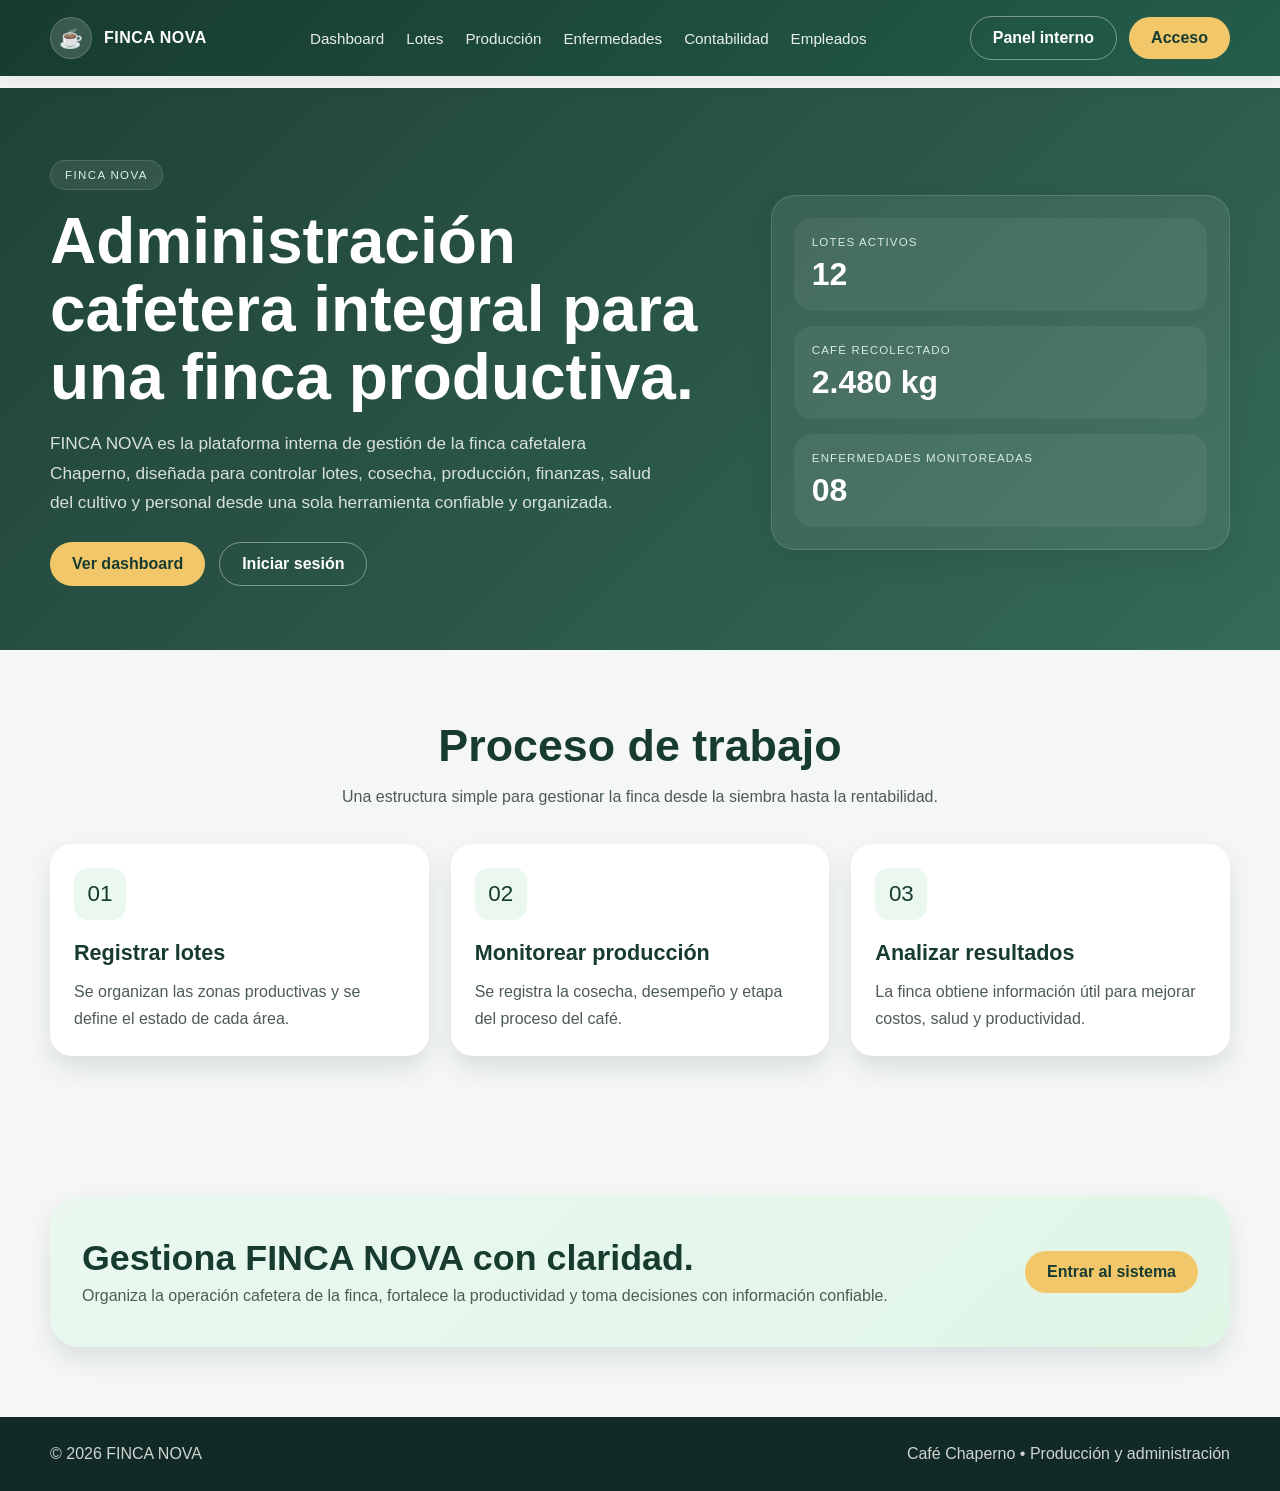
==== index.html @ 5b94bb33 "Finca Nova" ====
<!DOCTYPE html>
<html lang="es">
  <head>
    <meta charset="UTF-8" />
    <meta name="viewport" content="width=device-width, initial-scale=1.0" />
    <title>FINCA NOVA | Gestión cafetera</title>
    <link rel="stylesheet" href="assets/css/base.css" />
    <link rel="stylesheet" href="assets/css/home.css" />
  </head>
  <body>
    <header>
      <div class="container nav">
        <div class="brand">
          <div class="brand-mark">☕</div>
          <span>FINCA NOVA</span>
        </div>

        <nav class="nav-links" aria-label="Navegación principal">
          <a href="views/dashboard.html">Dashboard</a>
          <a href="views/lotes.html">Lotes</a>
          <a href="views/produccion.html">Producción</a>
          <a href="views/enfermedades.html">Enfermedades</a>
          <a href="views/contabilidad.html">Contabilidad</a>
          <a href="views/empleados.html">Empleados</a>
        </nav>

        <div class="nav-actions">
          <a href="views/dashboard.html" class="btn btn-secondary">Panel interno</a>
          <a href="login.html" class="btn btn-primary">Acceso</a>
        </div>
      </div>
    </header>

    <main>
      <section class="hero" id="inicio">
        <div class="container hero-wrap">
          <div>
            <span class="eyebrow">FINCA NOVA</span>
            <h1>Administración cafetera integral para una finca productiva.</h1>
            <p>
              FINCA NOVA es la plataforma interna de gestión de la finca cafetalera Chaperno,
              diseñada para controlar lotes, cosecha, producción, finanzas, salud del cultivo y personal
              desde una sola herramienta confiable y organizada.
            </p>
            <div class="hero-actions">
              <a href="views/dashboard.html" class="btn btn-primary">Ver dashboard</a>
              <a href="login.html" class="btn btn-secondary">Iniciar sesión</a>
            </div>
          </div>

          <div class="hero-panel" aria-label="Resumen de finca">
            <div class="hero-card">
              <span class="mini-label">Lotes activos</span>
              <div class="big-number">12</div>
            </div>

            <div class="hero-card">
              <span class="mini-label">Café recolectado</span>
              <div class="big-number">2.480 kg</div>
            </div>

            <div class="hero-card">
              <span class="mini-label">Enfermedades monitoreadas</span>
              <div class="big-number">08</div>
            </div>
          </div>
        </div>
      </section>

      <section class="section" id="proceso">
        <div class="container">
          <div class="section-header">
            <h2>Proceso de trabajo</h2>
            <p>Una estructura simple para gestionar la finca desde la siembra hasta la rentabilidad.</p>
          </div>

          <div class="process-grid">
            <article class="process-card">
              <div class="feature-icon">01</div>
              <h3>Registrar lotes</h3>
              <p>Se organizan las zonas productivas y se define el estado de cada área.</p>
            </article>

            <article class="process-card">
              <div class="feature-icon">02</div>
              <h3>Monitorear producción</h3>
              <p>Se registra la cosecha, desempeño y etapa del proceso del café.</p>
            </article>

            <article class="process-card">
              <div class="feature-icon">03</div>
              <h3>Analizar resultados</h3>
              <p>La finca obtiene información útil para mejorar costos, salud y productividad.</p>
            </article>
          </div>
        </div>
      </section>

      <section class="section">
        <div class="container">
          <div class="cta">
            <div>
              <h3>Gestiona FINCA NOVA con claridad.</h3>
              <p>Organiza la operación cafetera de la finca, fortalece la productividad y toma decisiones con información confiable.</p>
            </div>
            <a href="views/dashboard.html" class="btn btn-primary">Entrar al sistema</a>
          </div>
        </div>
      </section>
    </main>

    <footer>
      <div class="container footer-wrap">
        <div>© 2026 FINCA NOVA</div>
        <div>Café Chaperno • Producción y administración</div>
      </div>
    </footer>
  </body>
</html>
---- assets/css/base.css ----
:root {
  --verde-oscuro: #173b2f;
  --verde-principal: #245d4c;
  --verde-claro: #6fbf8f;
  --verde-suave: #eaf8f0;
  --marron: #6b4f3a;
  --amarillo: #f1c76a;
  --blanco: #ffffff;
  --gris-fondo: #f5f7f6;
  --gris-texto: #4d5b56;
  --linea: #dfe9e4;
  --sombra: 0 12px 25px rgba(23, 59, 47, 0.12);
}

* {
  box-sizing: border-box;
}

html {
  scroll-behavior: smooth;
}

body {
  margin: 0;
  font-family: Arial, Helvetica, sans-serif;
  background: var(--gris-fondo);
  color: var(--verde-oscuro);
}

a {
  text-decoration: none;
  color: inherit;
}

img {
  max-width: 100%;
  display: block;
}

.container {
  width: min(1180px, calc(100% - 24px));
  margin: 0 auto;
}

.btn {
  display: inline-flex;
  align-items: center;
  justify-content: center;
  border: none;
  border-radius: 999px;
  padding: 12px 22px;
  font-weight: 700;
  cursor: pointer;
  transition: 0.25s ease;
}

.btn-primary {
  background: var(--amarillo);
  color: var(--verde-oscuro);
}

.btn-primary:hover {
  transform: translateY(-1px);
  box-shadow: 0 8px 18px rgba(241, 199, 106, 0.35);
}

.btn-secondary {
  background: transparent;
  border: 1px solid rgba(255, 255, 255, 0.4);
  color: var(--blanco);
}

button,
input,
select {
  font: inherit;
}
---- assets/css/home.css ----
header {
  background: linear-gradient(135deg, var(--verde-oscuro), var(--verde-principal));
  color: var(--blanco);
  position: fixed;
  top: 0;
  left: 0;
  right: 0;
  z-index: 20;
  box-shadow: 0 4px 20px rgba(0, 0, 0, 0.08);
}

body {
  padding-top: 88px;
}

.nav {
  display: flex;
  align-items: center;
  justify-content: space-between;
  gap: 16px;
  padding: 16px 0;
}

.brand {
  display: flex;
  align-items: center;
  gap: 12px;
  font-weight: 700;
  letter-spacing: 0.5px;
}

.brand-mark {
  width: 42px;
  height: 42px;
  border-radius: 50%;
  background: rgba(255, 255, 255, 0.15);
  display: grid;
  place-items: center;
  font-size: 1.2rem;
  border: 1px solid rgba(255, 255, 255, 0.2);
}

.nav-links {
  display: flex;
  gap: 22px;
  align-items: center;
  font-size: 0.95rem;
}

.nav-links a {
  opacity: 0.9;
}

.nav-links a:hover {
  opacity: 1;
}

.nav-actions {
  display: flex;
  gap: 12px;
  align-items: center;
}

.hero {
  background: linear-gradient(135deg, rgba(23, 59, 47, 0.96), rgba(36, 93, 76, 0.92));
  color: var(--blanco);
  padding: 72px 0 64px;
}

.hero-wrap {
  display: grid;
  grid-template-columns: 1.2fr 0.8fr;
  align-items: center;
  gap: 32px;
}

.eyebrow {
  display: inline-block;
  padding: 8px 14px;
  border-radius: 999px;
  font-size: 0.72rem;
  letter-spacing: 0.12em;
  text-transform: uppercase;
  background: rgba(255, 255, 255, 0.08);
  color: #d5f7e3;
  border: 1px solid rgba(255, 255, 255, 0.14);
}

h1 {
  font-size: clamp(2.2rem, 5vw, 4.2rem);
  line-height: 1.06;
  margin: 18px 0 18px;
}

.hero p {
  font-size: 1.08rem;
  line-height: 1.7;
  color: rgba(255, 255, 255, 0.82);
  max-width: 620px;
}

.hero-actions {
  display: flex;
  flex-wrap: wrap;
  gap: 14px;
  margin-top: 24px;
}

.hero-panel {
  background: rgba(255, 255, 255, 0.08);
  border: 1px solid rgba(255, 255, 255, 0.14);
  border-radius: 24px;
  padding: 22px;
  box-shadow: var(--sombra);
}

.hero-card {
  background: rgba(255, 255, 255, 0.06);
  border-radius: 18px;
  padding: 18px;
  margin-bottom: 15px;
}

.hero-card:last-child {
  margin-bottom: 0;
}

.mini-label {
  display: block;
  font-size: 0.72rem;
  letter-spacing: 0.1em;
  text-transform: uppercase;
  color: #d7ebdf;
  margin-bottom: 8px;
}

.big-number {
  font-size: 2rem;
  font-weight: 800;
}

.section {
  padding: 70px 0;
}

.section-header {
  text-align: center;
  margin-bottom: 34px;
}

.section-header h2 {
  margin: 0 0 12px;
  font-size: clamp(2rem, 4vw, 2.8rem);
}

.section-header p {
  margin: 0 auto;
  max-width: 700px;
  color: var(--gris-texto);
  line-height: 1.7;
}

.stats-grid,
.features-grid,
.process-grid {
  display: grid;
  gap: 22px;
}

.stats-grid {
  grid-template-columns: repeat(4, minmax(0, 1fr));
}

.stat-card,
.feature-card,
.process-card {
  background: var(--blanco);
  border-radius: 22px;
  padding: 24px;
  box-shadow: var(--sombra);
}

.stat-card {
  border-top: 4px solid var(--verde-principal);
}

.stat-icon,
.feature-icon {
  width: 52px;
  height: 52px;
  border-radius: 14px;
  display: grid;
  place-items: center;
  background: var(--verde-suave);
  font-size: 1.4rem;
  margin-bottom: 20px;
}

.stat-card h3 {
  margin: 0 0 10px;
  font-size: 2rem;
}

.stat-card p,
.feature-card p,
.process-card p {
  margin: 0;
  color: var(--gris-texto);
  line-height: 1.7;
}

.features-grid {
  grid-template-columns: repeat(3, minmax(0, 1fr));
}

.feature-card h3,
.process-card h3 {
  margin: 0 0 12px;
  font-size: 1.35rem;
}

.cta {
  background: linear-gradient(135deg, var(--verde-suave), #dff5e6);
  border-radius: 30px;
  padding: 42px 32px;
  display: flex;
  align-items: center;
  justify-content: space-between;
  gap: 20px;
  box-shadow: var(--sombra);
}

.cta h3 {
  margin: 0 0 8px;
  font-size: clamp(1.6rem, 2.8vw, 2.4rem);
}

.cta p {
  margin: 0;
  color: var(--gris-texto);
}

.process-grid {
  grid-template-columns: repeat(3, minmax(0, 1fr));
}

footer {
  background: #122a25;
  color: rgba(255, 255, 255, 0.8);
  padding: 28px 0;
}

.footer-wrap {
  display: flex;
  justify-content: space-between;
  align-items: center;
  gap: 12px;
  flex-wrap: wrap;
}

@media (max-width: 900px) {
  .hero-wrap,
  .stats-grid,
  .features-grid,
  .process-grid,
  .cta {
    grid-template-columns: 1fr;
    display: grid;
  }

  .nav {
    flex-wrap: wrap;
    justify-content: center;
  }

  .nav-links {
    width: 100%;
    justify-content: center;
    flex-wrap: wrap;
  }

  .cta {
    text-align: center;
    justify-content: center;
  }
}

@media (max-width: 560px) {
  .hero {
    padding-top: 52px;
  }

  .hero-actions,
  .nav-actions {
    width: 100%;
    justify-content: center;
  }

  .btn {
    width: 100%;
  }

  .nav-links {
    font-size: 0.85rem;
    gap: 12px;
  }
}
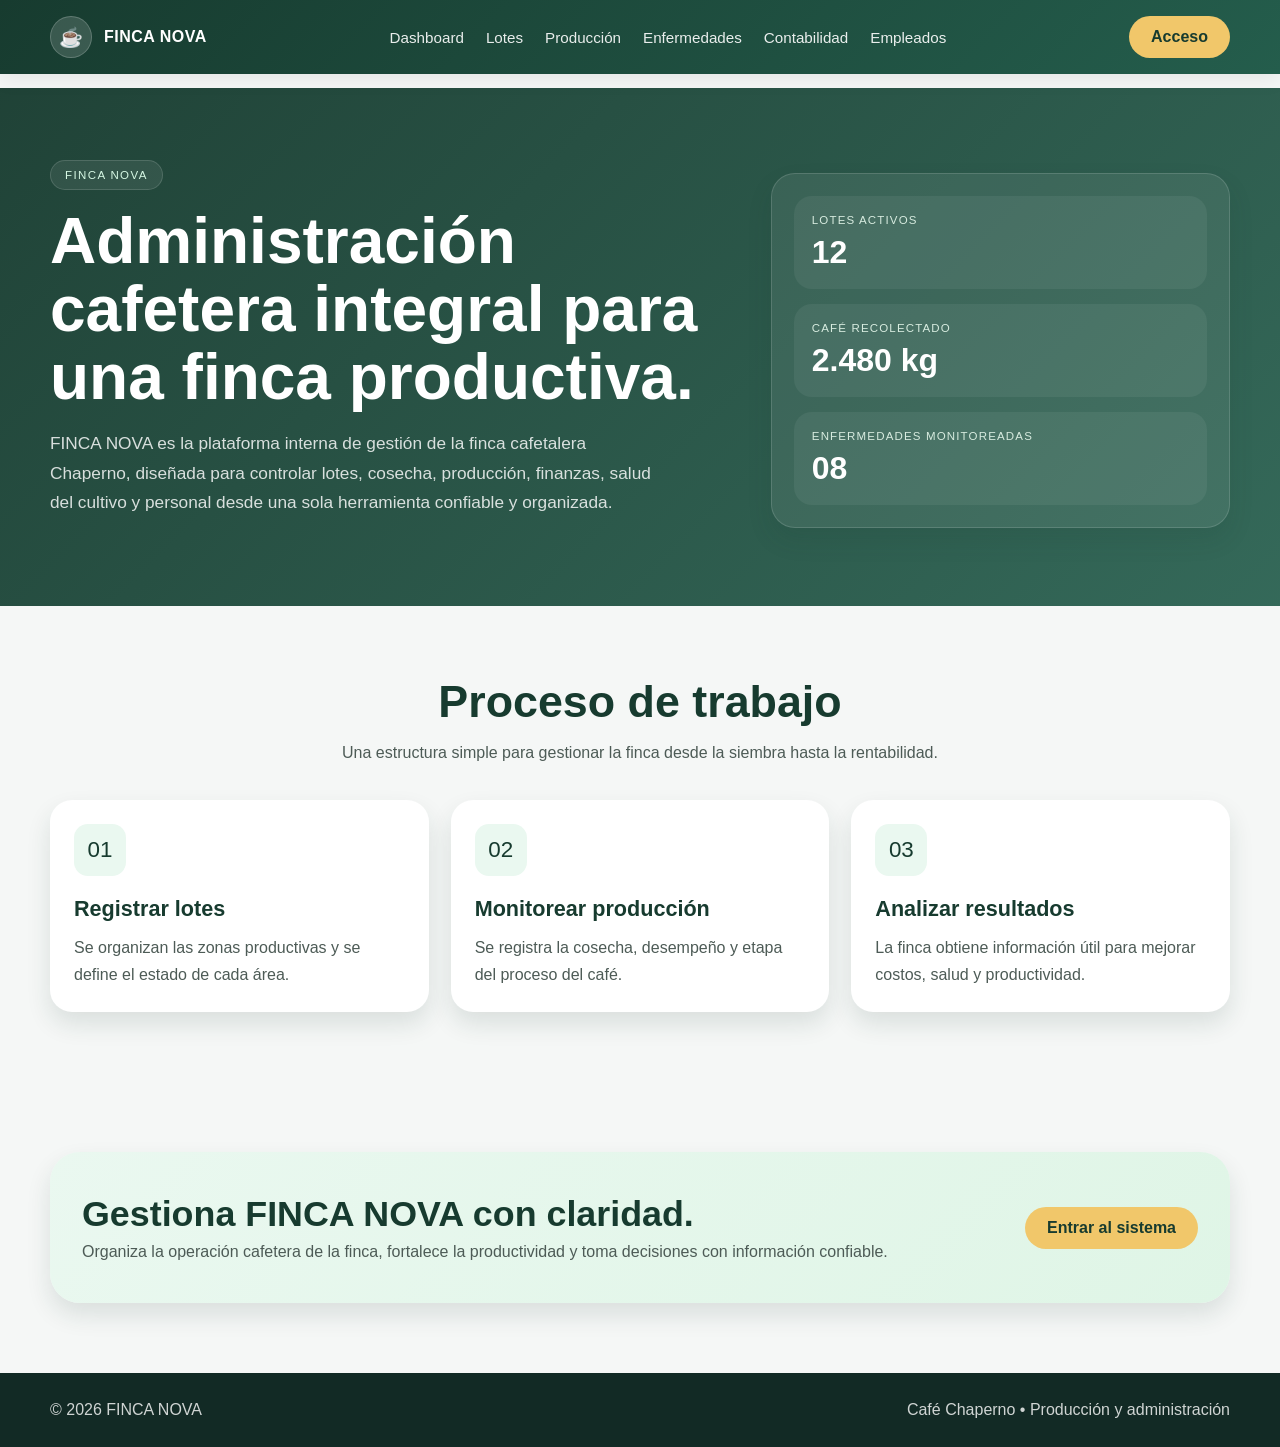
==== commit ceb6b6f8: "cambios de funcionalidad solo acceso modificado, queda pendiente redundancia del dashboard" ====
--- a/index.html
+++ b/index.html
@@ -25,7 +25,7 @@
         </nav>
 
         <div class="nav-actions">
-          <a href="views/dashboard.html" class="btn btn-secondary">Panel interno</a>
+
           <a href="login.html" class="btn btn-primary">Acceso</a>
         </div>
       </div>
@@ -43,8 +43,7 @@
               desde una sola herramienta confiable y organizada.
             </p>
             <div class="hero-actions">
-              <a href="views/dashboard.html" class="btn btn-primary">Ver dashboard</a>
-              <a href="login.html" class="btn btn-secondary">Iniciar sesión</a>
+
             </div>
           </div>
 
